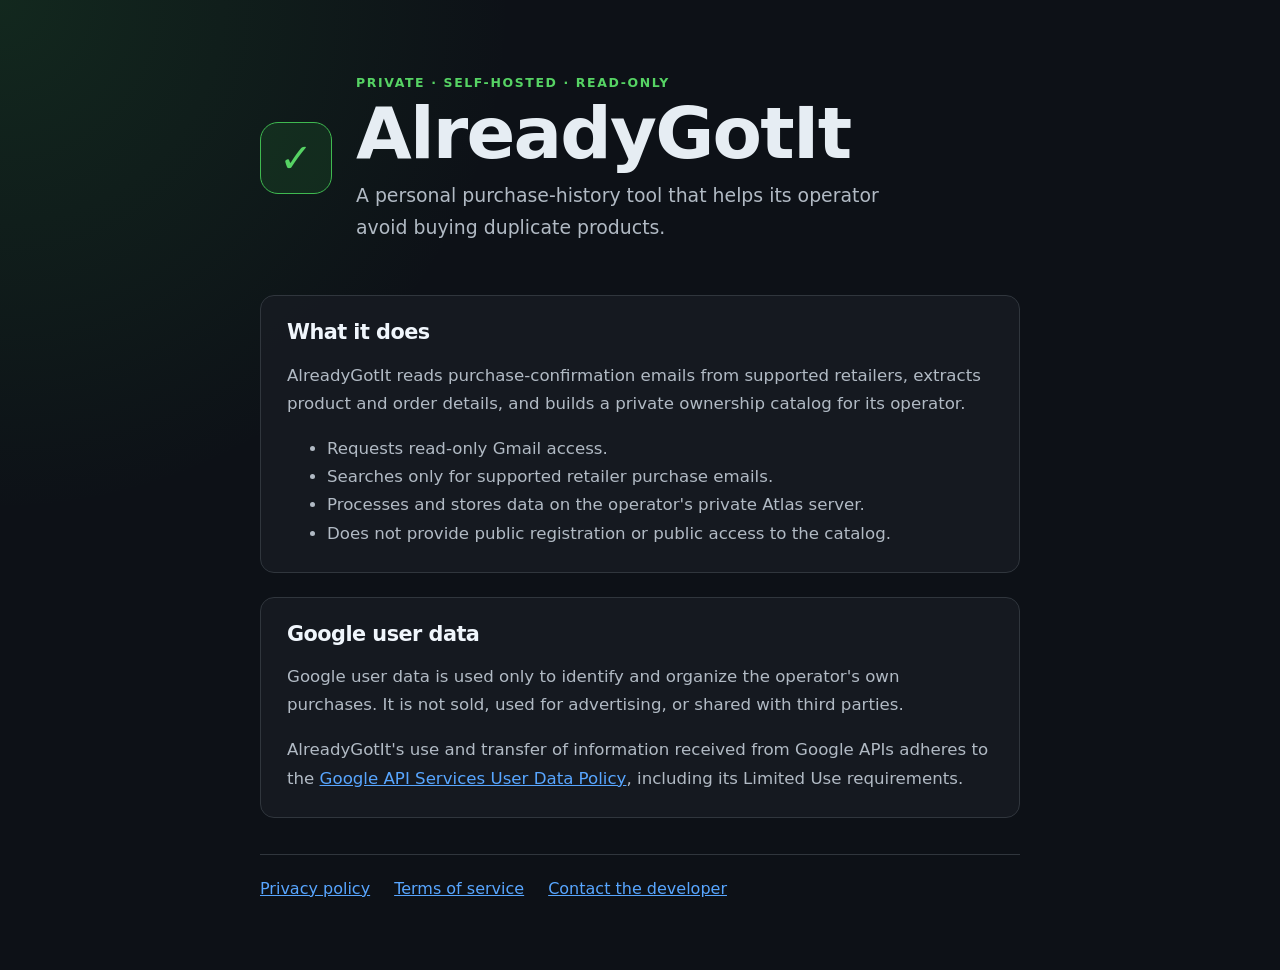
==== index.html @ e6a97bd4 "Create AlreadyGotIt public information site" ====
<!doctype html>
<html lang="en">
<head>
  <meta charset="utf-8">
  <meta name="viewport" content="width=device-width, initial-scale=1">
  <meta name="description" content="AlreadyGotIt is a private, self-hosted purchase history and product ownership tool.">
  <title>AlreadyGotIt</title>
  <link rel="stylesheet" href="styles.css">
</head>
<body>
  <main>
    <header class="hero">
      <div class="mark" aria-hidden="true">✓</div>
      <div>
        <p class="eyebrow">Private · Self-hosted · Read-only</p>
        <h1>AlreadyGotIt</h1>
        <p class="lede">A personal purchase-history tool that helps its operator avoid buying duplicate products.</p>
      </div>
    </header>

    <section>
      <h2>What it does</h2>
      <p>AlreadyGotIt reads purchase-confirmation emails from supported retailers, extracts product and order details, and builds a private ownership catalog for its operator.</p>
      <ul>
        <li>Requests read-only Gmail access.</li>
        <li>Searches only for supported retailer purchase emails.</li>
        <li>Processes and stores data on the operator's private Atlas server.</li>
        <li>Does not provide public registration or public access to the catalog.</li>
      </ul>
    </section>

    <section>
      <h2>Google user data</h2>
      <p>Google user data is used only to identify and organize the operator's own purchases. It is not sold, used for advertising, or shared with third parties.</p>
      <p>AlreadyGotIt's use and transfer of information received from Google APIs adheres to the <a href="https://developers.google.com/terms/api-services-user-data-policy">Google API Services User Data Policy</a>, including its Limited Use requirements.</p>
    </section>

    <nav aria-label="Legal information">
      <a href="privacy.html">Privacy policy</a>
      <a href="terms.html">Terms of service</a>
      <a href="https://github.com/SirCD">Contact the developer</a>
    </nav>
  </main>
</body>
</html>
---- styles.css ----
:root {
  color-scheme: dark;
  font-family: Inter, ui-sans-serif, system-ui, -apple-system, BlinkMacSystemFont, "Segoe UI", sans-serif;
  background: #0d1117;
  color: #e6edf3;
}

* {
  box-sizing: border-box;
}

body {
  margin: 0;
  min-height: 100vh;
  background:
    radial-gradient(circle at top left, rgba(46, 160, 67, 0.16), transparent 32rem),
    #0d1117;
}

main {
  width: min(760px, calc(100% - 40px));
  margin: 0 auto;
  padding: 72px 0;
}

.hero {
  display: flex;
  align-items: center;
  gap: 24px;
  margin-bottom: 52px;
}

.mark {
  display: grid;
  width: 72px;
  height: 72px;
  flex: 0 0 72px;
  place-items: center;
  border: 1px solid #3fb950;
  border-radius: 18px;
  background: rgba(46, 160, 67, 0.14);
  color: #56d364;
  font-size: 40px;
  font-weight: 800;
}

h1,
h2 {
  letter-spacing: -0.025em;
}

h1 {
  margin: 4px 0 10px;
  font-size: clamp(2.5rem, 8vw, 4.5rem);
  line-height: 1;
}

h2 {
  margin-top: 0;
  color: #f0f6fc;
  font-size: 1.3rem;
}

p,
li {
  color: #b1bac4;
  font-size: 1.04rem;
  line-height: 1.7;
}

.eyebrow {
  margin: 0;
  color: #56d364;
  font-size: 0.78rem;
  font-weight: 800;
  letter-spacing: 0.13em;
  text-transform: uppercase;
}

.lede {
  max-width: 580px;
  margin: 0;
  font-size: 1.18rem;
}

section {
  margin: 24px 0;
  padding: 24px 26px;
  border: 1px solid #30363d;
  border-radius: 14px;
  background: rgba(22, 27, 34, 0.88);
}

section p:last-child,
section ul:last-child {
  margin-bottom: 0;
}

a {
  color: #58a6ff;
}

a:hover {
  color: #79c0ff;
}

.back {
  display: inline-block;
  margin-bottom: 44px;
  text-decoration: none;
}

nav {
  display: flex;
  flex-wrap: wrap;
  gap: 12px 24px;
  margin-top: 36px;
  padding-top: 24px;
  border-top: 1px solid #30363d;
}

@media (max-width: 560px) {
  main {
    padding: 44px 0;
  }

  .hero {
    align-items: flex-start;
    flex-direction: column;
  }

  section {
    padding: 20px;
  }
}
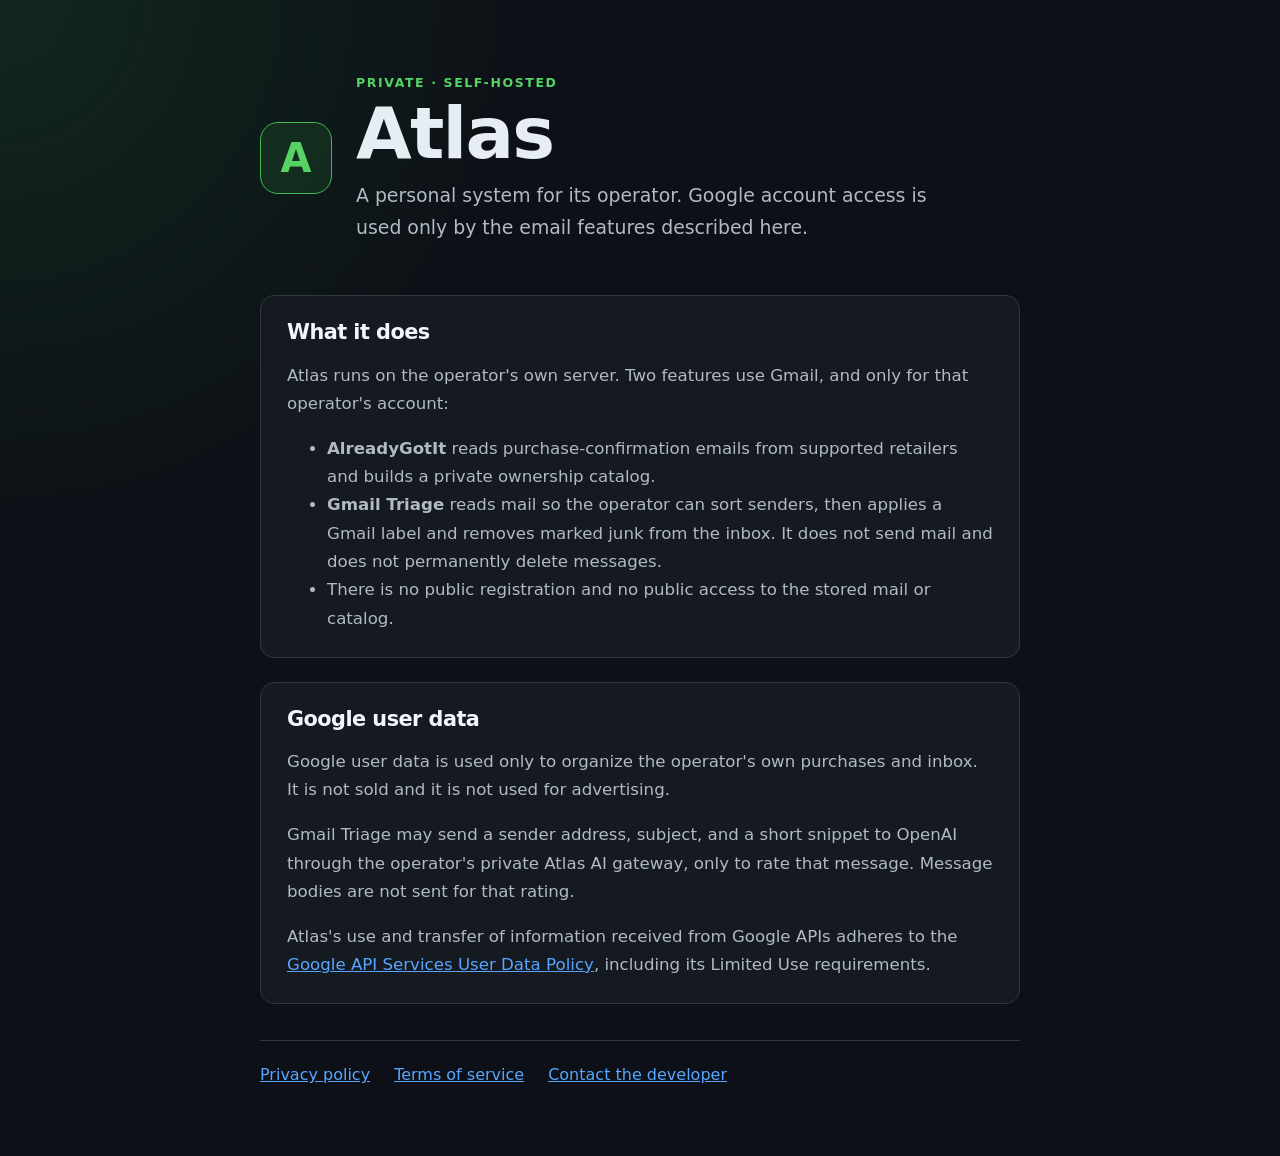
==== commit d126e4d0: "Publish the Google consent pages under the Atlas name. The same GitHub Pages URLs now describe Atlas" ====
--- a/index.html
+++ b/index.html
@@ -3,36 +3,36 @@
 <head>
   <meta charset="utf-8">
   <meta name="viewport" content="width=device-width, initial-scale=1">
-  <meta name="description" content="AlreadyGotIt is a private, self-hosted purchase history and product ownership tool.">
-  <title>AlreadyGotIt</title>
+  <meta name="description" content="Atlas is a private, self-hosted system. Google access is used only for the operator's own email features.">
+  <title>Atlas</title>
   <link rel="stylesheet" href="styles.css">
 </head>
 <body>
   <main>
     <header class="hero">
-      <div class="mark" aria-hidden="true">✓</div>
+      <div class="mark" aria-hidden="true">A</div>
       <div>
-        <p class="eyebrow">Private · Self-hosted · Read-only</p>
-        <h1>AlreadyGotIt</h1>
-        <p class="lede">A personal purchase-history tool that helps its operator avoid buying duplicate products.</p>
+        <p class="eyebrow">Private · Self-hosted</p>
+        <h1>Atlas</h1>
+        <p class="lede">A personal system for its operator. Google account access is used only by the email features described here.</p>
       </div>
     </header>
 
     <section>
       <h2>What it does</h2>
-      <p>AlreadyGotIt reads purchase-confirmation emails from supported retailers, extracts product and order details, and builds a private ownership catalog for its operator.</p>
+      <p>Atlas runs on the operator's own server. Two features use Gmail, and only for that operator's account:</p>
       <ul>
-        <li>Requests read-only Gmail access.</li>
-        <li>Searches only for supported retailer purchase emails.</li>
-        <li>Processes and stores data on the operator's private Atlas server.</li>
-        <li>Does not provide public registration or public access to the catalog.</li>
+        <li><strong>AlreadyGotIt</strong> reads purchase-confirmation emails from supported retailers and builds a private ownership catalog.</li>
+        <li><strong>Gmail Triage</strong> reads mail so the operator can sort senders, then applies a Gmail label and removes marked junk from the inbox. It does not send mail and does not permanently delete messages.</li>
+        <li>There is no public registration and no public access to the stored mail or catalog.</li>
       </ul>
     </section>
 
     <section>
       <h2>Google user data</h2>
-      <p>Google user data is used only to identify and organize the operator's own purchases. It is not sold, used for advertising, or shared with third parties.</p>
-      <p>AlreadyGotIt's use and transfer of information received from Google APIs adheres to the <a href="https://developers.google.com/terms/api-services-user-data-policy">Google API Services User Data Policy</a>, including its Limited Use requirements.</p>
+      <p>Google user data is used only to organize the operator's own purchases and inbox. It is not sold and it is not used for advertising.</p>
+      <p>Gmail Triage may send a sender address, subject, and a short snippet to OpenAI through the operator's private Atlas AI gateway, only to rate that message. Message bodies are not sent for that rating.</p>
+      <p>Atlas's use and transfer of information received from Google APIs adheres to the <a href="https://developers.google.com/terms/api-services-user-data-policy">Google API Services User Data Policy</a>, including its Limited Use requirements.</p>
     </section>
 
     <nav aria-label="Legal information">
